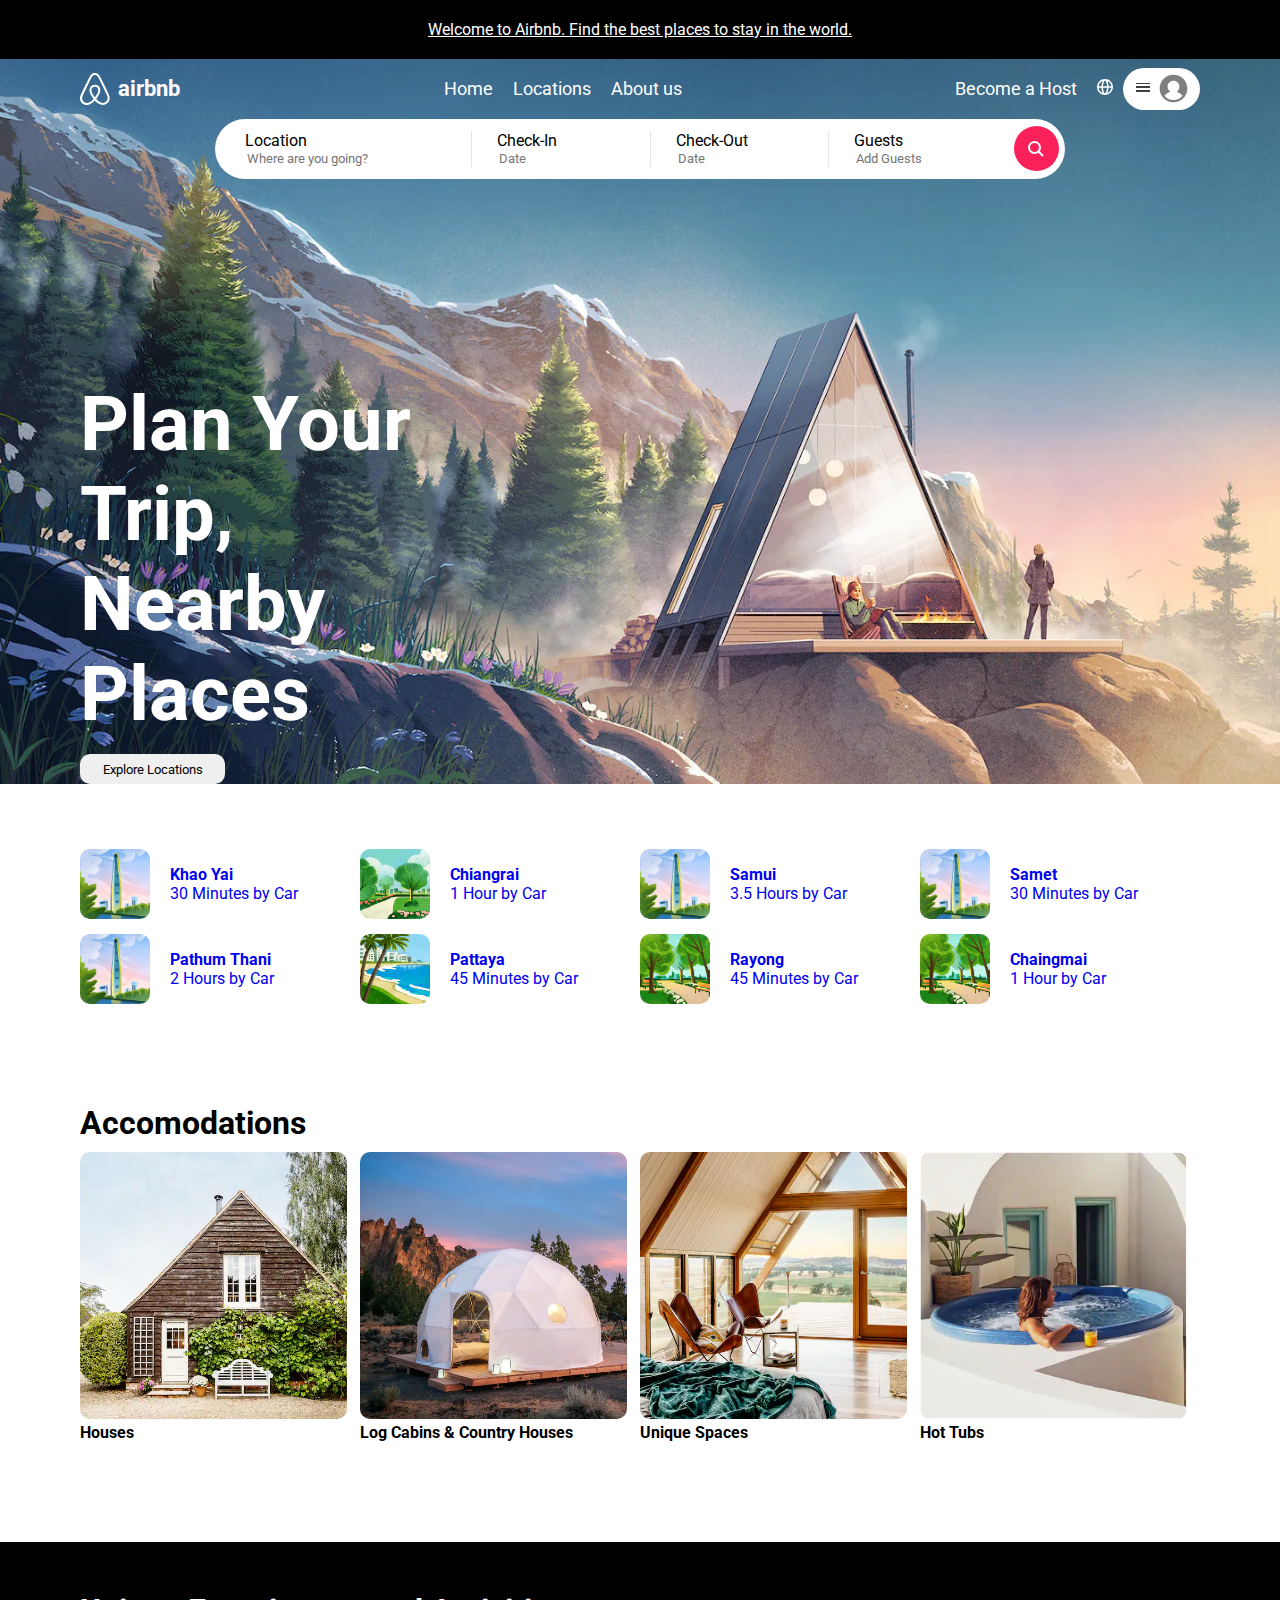
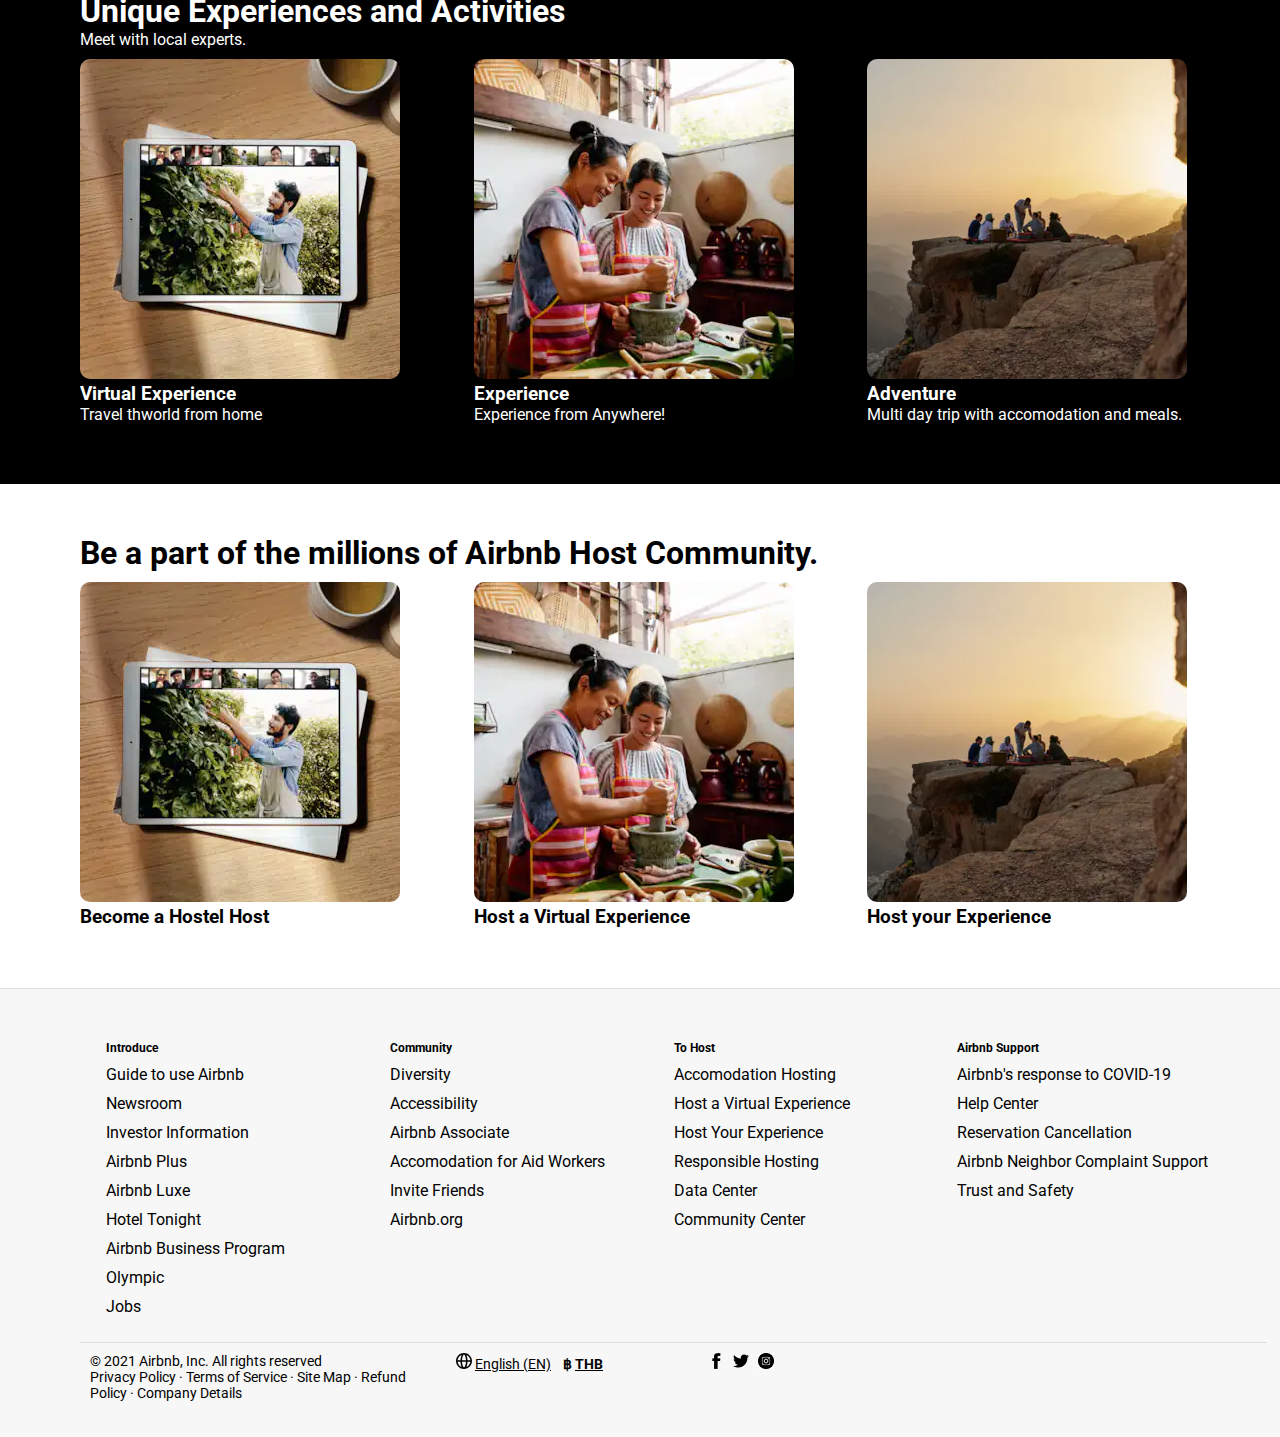
==== index.html @ 69bcb8a8 "2nd portfolio" ====
<!DOCTYPE html>

<head>
    <meta charset="UTF-8" />
    <meta http-equiv="X-UA-Compatible" content="IE=edge" />
    <meta name="viewport" content="width=device-width, initial-scale=1.0" />
    <link rel="stylesheet" href="./portfolio.css" />
    <title>Login page</title>
</head>

<body>
    <div class="container">
        <div class="welcome">
            <a href="#">Welcome to Airbnb. Find the best places to stay in the world.</a>
        </div>
        <header class="section-1">
            <nav class="navbar">
                <div class="Logo">
                    <img src="image/svgexport-1.svg" alt="">
                    <p class="icon">airbnb</p>
                </div>
                <div class="info">
                    <a href="#">Home</a>
                    <a href="#">Locations</a>
                    <a href="#">About us</a>
                </div>
                <div class="become">
                    <a href="#">Become a Host</a>
                    <a href="#"><img src="image/svgexport-2-1.svg" alt="#"></a>
                    <button class="profile">
                        <img src="image/svgexport-3.svg" alt="#">
                        <img src="image/svgexport-4-1.svg" alt="#">
                    </button>
                </div>
            </nav>
            <section class="search-container">
                <div class="search">
                    <div class="crop">
                        <div class="top-search">Location</div>
                        <input type="text" placeholder="Where are you going?">
                    </div>
                </div>
                <div class="search">
                    <div class="crop">
                        <div class="top-search">Check-In</div>
                        <input type="text" placeholder="Date">
                    </div>
                </div>
                <div class="search">
                    <div class="crop">
                        <div class="top-search">Check-Out</div>
                        <input type="text" placeholder="Date">
                    </div>
                </div>
                <div class="search">
                    <div class="crop">
                        <div class="top-search">Guests</div>
                        <input type="number" placeholder="Add Guests">
                    </div>
                </div>
                <div class="search-logo">
                    <img src="image/svgexport-5.svg" alt="">
                </div>
            </section>
            <section class="explore">
                <h1>Plan Your Trip, Nearby Places</h1>
                <button>Explore Locations</button>
            </section>
        </header>
        <Section class="card-container">
            <div class="card">
                <a href="#">
                    <img src="image/Locations-1.png">
                    <div class="card-detail">
                        <p>Khao Yai</p>
                        <p>30 Minutes by Car</p>
                    </div>
                </a>
            </div>
            <div class="card">
                <a href="#">
                    <img src="image/Locations-2.png">
                    <div class="card-detail">
                        <p>Chiangrai</p>
                        <p>1 Hour by Car</p>
                    </div>
                </a>
            </div>
            <div class="card">
                <a href="#">
                    <img src="image/Locations-1.png">
                    <div class="card-detail">
                        <p>Samui</p>
                        <p>3.5 Hours by Car</p>
                    </div>
                </a>
            </div>
            <div class="card">
                <a href="#">
                    <img src="image/Locations-1.png">
                    <div class="card-detail">
                        <p>Samet</p>
                        <p>30 Minutes by Car</p>
                    </div>
                </a>
            </div>
            <div class="card">
                <a href="#">
                    <img src="image/Locations-1.png">
                    <div class="card-detail">
                        <p>Pathum Thani</p>
                        <p>2 Hours by Car</p>
                    </div>
                </a>
            </div>
            <div class="card">
                <a href="#">
                    <img src="image/Location-6.png">
                    <div class="card-detail">
                        <p>Pattaya</p>
                        <p>45 Minutes by Car</p>
                    </div>
                </a>
            </div>
            <div class="card">
                <a href="#">
                    <img src="image/Location-7.png">
                    <div class="card-detail">
                        <p>Rayong</p>
                        <p>45 Minutes by Car</p>
                    </div>
                </a>
            </div>
            <div class="card">
                <a href="#">
                    <img src="image/Location-8.png">
                    <div class="card-detail">
                        <p>Chaingmai</p>
                        <p>1 Hour by Car</p>
                    </div>
                </a>
            </div>
        </Section>
        <Section class="accom-section">
            <h2>Accomodations</h2>
            <div class="accom-container">
                <a href="#">
                    <img src="image/Accomodations - 1.png">
                    <p>Houses</p>
                </a>
                <a href="#">
                    <img src="image/Accomodations-2.png">
                    <p>Log Cabins & Country Houses</p>
                </a>
                <a href="#">
                    <img src="image/Accomodations-3.png">
                    <p>Unique Spaces</p>
                </a>
                <a href="#">
                    <img src="image/Accomodations-4.png">
                    <p>Hot Tubs</p>
                </a>
            </div>
        </Section>
        <Section class="unique-background">
            <div class="unique-section">
                <h2>Unique Experiences and Activities</h2>
                <p>Meet with local experts.</p>
                <div class="unique-container">
                    <a href="#">
                        <img src="image/Virtual Experience.png">
                        <h3>Virtual Experience</h3>
                        <p>Travel thworld from home</p>
                    </a>
                    <a href="#">
                        <img src="image/Experience.png">
                        <h3>Experience</h3>
                        <p>Experience from Anywhere!</p>
                    </a>
                    <a href="#">
                        <img src="image/Adventure.png">
                        <h3>Adventure</h3>
                        <p>Multi day trip with accomodation and meals.</p>
                    </a>
                </div>
            </div>
        </Section>
        <Section class="community-background">
            <div class="unique-section community">
                <h2>Be a part of the millions of Airbnb Host Community.</h2>
                <div class="unique-container community">
                    <a href="#">
                        <img src="image/Virtual Experience.png">
                        <h3>Become a Hostel Host</h3>
                    </a>
                    <a href="#">
                        <img src="image/Experience.png">
                        <h3>Host a Virtual Experience</h3>
                    </a>
                    <a href="#">
                        <img src="image/Adventure.png">
                        <h3>Host your Experience</h3>
                    </a>
                </div>
            </div>
        </Section>
        <footer>
            <div class="containers footer">
                <div class="footer-top">
                    <div class="item">
                        <h4>Introduce</h4>
                        <a href="#">Guide to use Airbnb</a>
                        <a href="#">Newsroom</a>
                        <a href="#">Investor Information</a>
                        <a href="#">Airbnb Plus</a>
                        <a href="#">Airbnb Luxe</a>
                        <a href="#">Hotel Tonight</a>
                        <a href="#">Airbnb Business Program</a>
                        <a href="#">Olympic</a>
                        <a href="#">Jobs</a>
                    </div>
                    <div class="item">
                        <h4>Community</h4>
                        <a href="#">Diversity</a>
                        <a href="#">Accessibility</a>
                        <a href="#">Airbnb Associate</a>
                        <a href="#">Accomodation for Aid Workers</a>
                        <a href="#">Invite Friends</a>
                        <a href="#">Airbnb.org</a>
                    </div>
                    <div class="item">
                        <h4>To Host</h4>
                        <a href="#">Accomodation Hosting</a>
                        <a href="#"></a>Host a Virtual Experience</a>
                        <a href="#"></a>Host Your Experience</a>
                        <a href="#"></a>Responsible Hosting</a>
                        <a href="#"></a>Data Center</a>
                        <a href="#"></a>Community Center</a>
                    </div>
                    <div class="item">
                        <h4>Airbnb Support</h4>
                        <a href="#">Airbnb's response to COVID-19</a>
                        <a href="#"></a>Help Center</a>
                        <a href="#"></a>Reservation Cancellation</a>
                        <a href="#"></a>Airbnb Neighbor Complaint Support</a>
                        <a href="#"></a>Trust and Safety</a>
                    </div>
                </div>
                <div class="footer-bottom">
                    <div class="copy">
                        <div>
                            © 2021 Airbnb, Inc. All rights reserved
                        </div>
                        <div>
                            <a href="#">Privacy Policy</a> ·
                            <a href="#">Terms of Service</a> ·
                            <a href="#">Site Map</a> ·
                            <a href="#">Refund Policy</a> ·
                            <a href="#">Company Details</a>
                        </div>
                    </div>
                    <div class="flex1">
                        <span>
                            <a href="#"><span><img src="image/svgexport-2-black.svg" alt=""> </span><u>English
                                    (EN)</u></b></a>
                            &nbsp;&nbsp;
                            <a href="#"><b>฿ <u>THB</u></b></a>
                        </span>
                    </div>
                    <div class="flex1">
                        <span>
                            <a href="#">
                                <img src="image/FB.png" width="16px">
                            </a>
                            &nbsp;
                            <a href="#">
                                <img src="image/twitter.png" width="16px">
                            </a>
                            &nbsp;
                            <a href="#">
                                <img src="image/images.png" width="16px">
                            </a>
                        </span>
                    </div>
                </div>
            </div>
        </footer>
    </div>
    <!-- test -->
</body>


</html>
---- portfolio.css ----
@import url('https://fonts.googleapis.com/css2?family=Roboto:ital,wght@0,100;0,300;0,400;0,500;0,700;0,900;1,100;1,300;1,400;1,500;1,700;1,900&display=swap');

* {
    box-sizing: border-box;
    font-family: 'Roboto', sans-serif;
}

body {
    margin: 0;
}

.container {
    display: flex;
    flex-direction: column;
}

.welcome {
    background-color: black;
    color: white;
    height: 59px;
    display: flex;
    text-decoration: underline;
}

.welcome > a {
    margin: auto;
    text-align: center;
    color: white;
}

.welcome>a:hover {
    color: white;
}

.section-1 {
    background-image: url(image/BackgroundImage.webp);
    width: 100%;
    height: 725px;
    background-repeat: no-repeat;
    background-size: cover;
    background-position: center;
    display: flex;
    flex-direction: column;
    padding: 0px 80px;

}

nav {
    display: flex;
    justify-content: space-between;
    height: 80px;
}

.Logo, .info, .become {
    display: flex;
    align-items: center;
    flex-wrap: wrap;
}
.Logo {
    flex-wrap: nowrap;
}

a {
    text-decoration: none;
}

.info > a, .become > a {
    color: white;
    font-size: 18px;
    padding: 10px;
}

.become > a > img {
    color: white;
    width: 16px;
}

.Logo > img {
    width: 30px;
    height: 32px;
}

.icon {
    color: white;
    font-weight: bold;
    font-size: 22px;
    margin-left: 8px;
}

.profile {
    background-color: white;
    display: flex;
    align-items: center;
    justify-content: space-between;
    width: 77px;
    height: 42px;
    border-radius: 110px;
    padding: 1px 6px;
    border: none;
}

.profile > img:nth-child(1) {
    width: 16px;
    height: 16px;
    margin-left: 6px;
    align-self: center;
    margin-top: 4px;
}
.profile > img:nth-child(2) {
    height: 29px;
    margin-right: 6px;
    align-self: center;
}

.info > a:hover {
    text-decoration: underline;
    text-underline-offset: 15px;
}

.become>a {
    /* border: 1px solid; */
    border-radius: 110px;
}
.become > a:hover {
    background-color: rgba(255, 255, 255, 0.2);
}

.search-container {
    display: flex;
    background-color: white;
    height: 66px;
    justify-content: space-between;
    align-items: center;
    width: 850px;
    border-radius: 33px;
    padding: 0px 0px 0px 0px;
    align-self: center;

}

.search {
    width: 100px;
    flex-grow: 1;
    padding-left: 25px;
    display: flex;
    align-items: center;
    height: 60px;
    border-radius: 30px;
    /* background-color: red; */
}

.search:hover {
    background-color: rgba(0, 0, 0, 0.1);
    cursor: pointer;
}
.crop {
    display: flex;
    flex-direction: column;
    justify-content: center;
    width: 100%;
    border-right: 1px solid rgba(0, 0, 0, 0.1);
}
.search:nth-child(4) > .crop {
    border: none;
}
.search:nth-child(1) {
    width: 100px;
    flex-grow: 2;
    padding-left: 30px;
}

.crop:nth-child(4) {
    border: none;
}

.crop > input {
    font-size: small;
    border: none;
    background-color: transparent;
    width: 80%;
}

.crop>input:hover {
    cursor: text;
}

.search-logo {
    background-color: #fa215b;
    width: 45px;
    height: 45px;
    display: flex;
    justify-content: center;
    align-items: center;
    border-radius: 100%;
    margin: 6px;
}
.search-logo > img {
    width: 16px;
    height: 16px;
}

.explore > h1 {
    margin: 0px;
}

.explore {
    padding-top: 200px;
    width: 400px;
    color: #FFFFFF;
    font-size: 38px;
    font-weight: bold;
}
.explore > button {
    width: 145px;
    height: 30px;
    padding: 1px 6px;
    border-radius: 10px;
    margin-top: 15px;
    border: none;
}

.card-container,.accom-container, .accom-section, .unique-section, .containers {
    margin: 50px 0px 50px 0px;
    padding: 0 80px;
    display: flex;
    flex-wrap: wrap;
}

.card {
    width: 25%;
    
}

.card > a {
    margin-top: 15px;
    padding-right: 13px;
    display: flex;
    justify-content: flex-start;
    align-items: center;
}

.card > a > img {
    width: 70px;
    height: 70px;
    object-fit: cover;
    border-radius: 10px;
}

.card-detail {
    margin-left: 20px;
}
h3 {
    font-weight: bold;
    padding: 0px;
    margin: 0px;
}
.card-detail > p:nth-child(1), .accom-container > a > p {
    font-weight: bold;
}

.card-detail > p {
    margin: 0px; 
}
.accom-section {
    flex-wrap: nowrap;
    flex-direction: column;
}
.accom-container {
    flex-wrap: nowrap;
    width: 100%;
    padding: 0px;
    margin-top: 10px;
}
h2 {
    font-size: 32px;
    font-weight: bold;
    padding: 0px;
    margin: 0px;
}
.accom-container > a {
    width: 25%;
    padding-right: 13px;
    margin: 0px;
    color: black;
}
.accom-container > a > img, .unique-container>a>img {
    width: 100%;
    border-radius: 10px;
}
.accom-container>a>p {
    margin: 0px;
}
.unique-background {
    background-color: black;
}
.unique-section {
    display: flex;
    flex-direction: column;
    color: white;
    margin: 50px 0px;
}
p {
    margin: 0;
}
.unique-container > a {
    color: white;
    padding-right: 13px;
}
.unique-container {
    display: flex;
    margin: 10px 0;
    justify-content: space-between;
}
.community-vackground {
    background-color: none;
}
.community>a {
    color: black;
}
.community {
    color: black;
}
h4 {
    font-size: 12px;
    font-weight: bold;
    padding: 0px;
    margin: 0px;
}
h5 {
    font-size: 14px;
    padding: 0px;
    margin: 0px;
}

footer {
    background-color: #F7F7F7;
    border-top: 1px solid rgba(0, 0, 0, 0.1);
}
.footer {
    margin: 26px 0px;
    padding-right: 13px;
    width: 100%;
}
.footer-top {
    width: 100%;
    display: flex;
    border-bottom: 1px solid rgba(0, 0, 0, 0.1);
    padding: 26px;
}
.item {
    display: flex;
    flex-direction: column;
    width: 25%;
}
.item > a {
    margin-top: 10px;
    color: black;
}
a:hover {
    cursor: pointer;
}
.footer-bottom {
    margin: 10px;
    font-size: 14px;
    display: flex;
}
.copy {
    width: 50%;
}

.copy > div > a {
    color: black;
}

.footer-bottom a {
    color: black;
}
.footer-bottom img {
    width: 16px;
}
.flex1 {
    width: 25%;
    justify-self: flex-end;
    display: flex;
    justify-content: flex-end;
    align-items: flex-start;
}


@media screen and (max-width: 1010px) {
    .search-container {
            align-self: flex-start;
        }
}
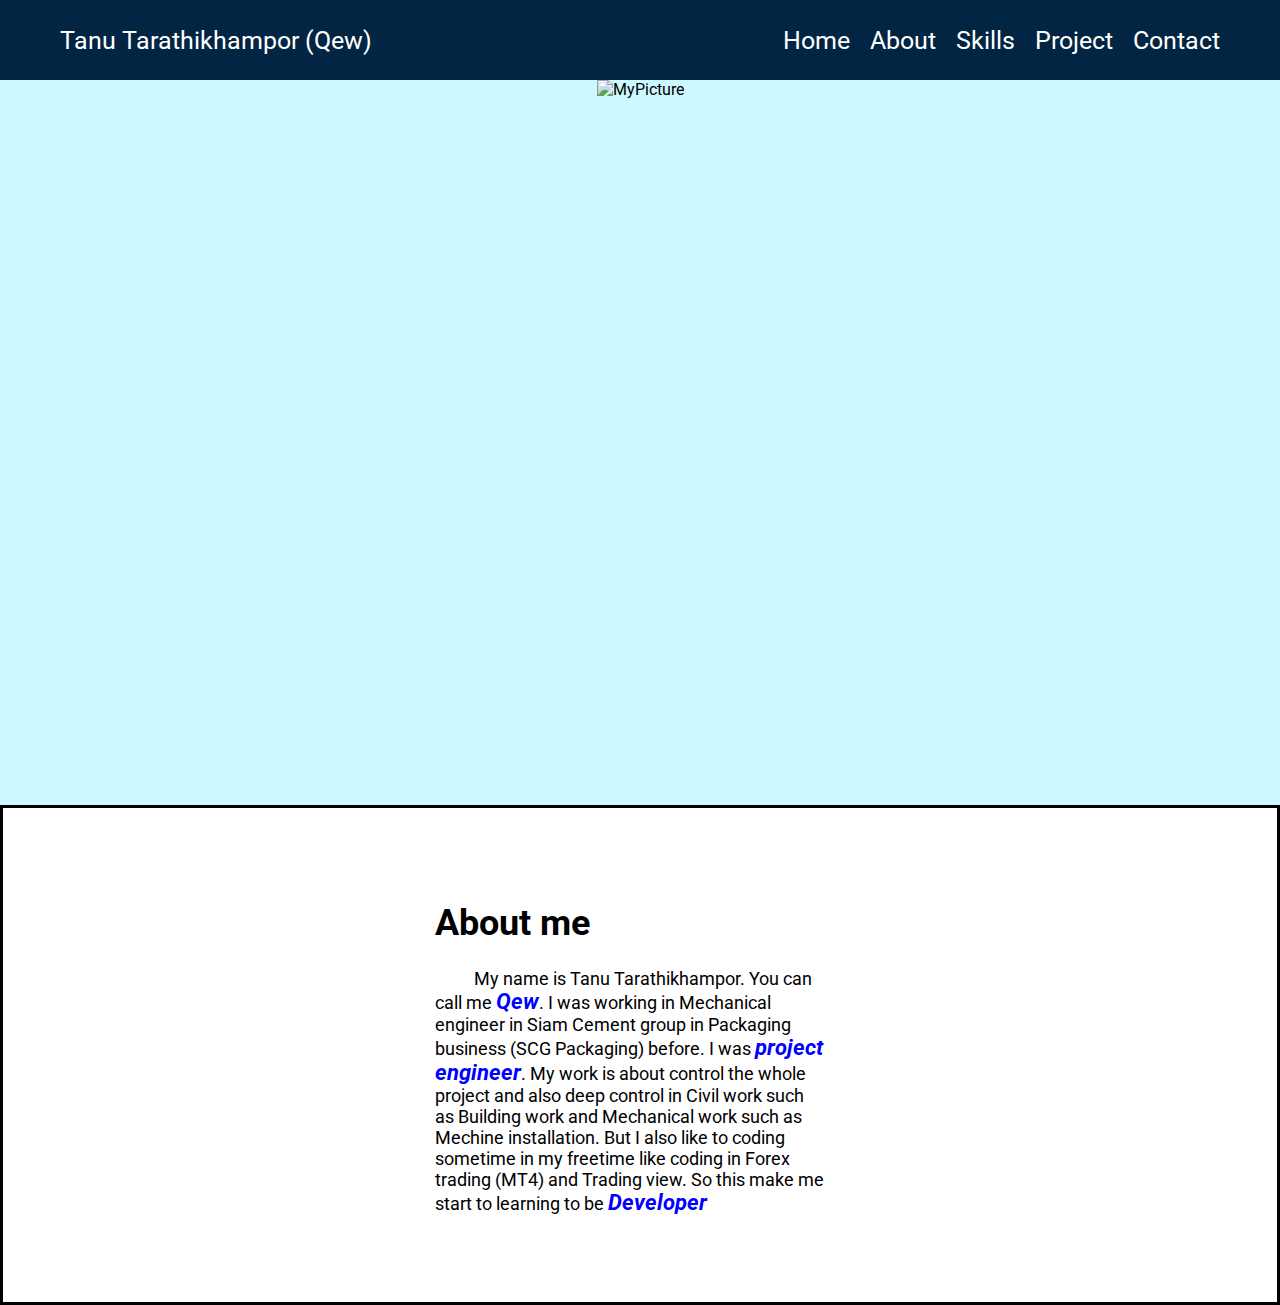
==== commit acc0349c: "Update 26 Sep 23" ====
--- a/index.html
+++ b/index.html
@@ -5,288 +5,46 @@
     <meta http-equiv="X-UA-Compatible" content="IE=edge" />
     <meta name="viewport" content="width=device-width, initial-scale=1.0" />
     <link rel="stylesheet" href="./portfolio.css" />
-    <title>Login page</title>
+    <title>portfolio</title>
 </head>
 
 <body>
     <div class="container">
-        <div class="welcome">
-            <a href="#">Welcome to Airbnb. Find the best places to stay in the world.</a>
-        </div>
-        <header class="section-1">
-            <nav class="navbar">
-                <div class="Logo">
-                    <img src="image/svgexport-1.svg" alt="">
-                    <p class="icon">airbnb</p>
-                </div>
-                <div class="info">
-                    <a href="#">Home</a>
-                    <a href="#">Locations</a>
-                    <a href="#">About us</a>
-                </div>
-                <div class="become">
-                    <a href="#">Become a Host</a>
-                    <a href="#"><img src="image/svgexport-2-1.svg" alt="#"></a>
-                    <button class="profile">
-                        <img src="image/svgexport-3.svg" alt="#">
-                        <img src="image/svgexport-4-1.svg" alt="#">
-                    </button>
-                </div>
-            </nav>
-            <section class="search-container">
-                <div class="search">
-                    <div class="crop">
-                        <div class="top-search">Location</div>
-                        <input type="text" placeholder="Where are you going?">
-                    </div>
-                </div>
-                <div class="search">
-                    <div class="crop">
-                        <div class="top-search">Check-In</div>
-                        <input type="text" placeholder="Date">
-                    </div>
-                </div>
-                <div class="search">
-                    <div class="crop">
-                        <div class="top-search">Check-Out</div>
-                        <input type="text" placeholder="Date">
-                    </div>
-                </div>
-                <div class="search">
-                    <div class="crop">
-                        <div class="top-search">Guests</div>
-                        <input type="number" placeholder="Add Guests">
-                    </div>
-                </div>
-                <div class="search-logo">
-                    <img src="image/svgexport-5.svg" alt="">
-                </div>
-            </section>
-            <section class="explore">
-                <h1>Plan Your Trip, Nearby Places</h1>
-                <button>Explore Locations</button>
-            </section>
+        <nav class="navbar">
+            <div class="Logo">
+                <a class="icon">Tanu Tarathikhampor (Qew)</a>
+            </div>
+            <div class="info">
+                <a href="#Home">Home</a>
+                <a href="#AboutMe">About</a>
+                <a href="#">Skills</a>
+                <a href="#">Project</a>
+                <a href="#">Contact</a>
+            </div>
+        </nav>
+        <header class="section-1" id="Home">
+            <div class="imageProfile">
+                <img src="image/Qew profile.svg" alt="MyPicture" srcset="">
+            </div>
         </header>
-        <Section class="card-container">
-            <div class="card">
-                <a href="#">
-                    <img src="image/Locations-1.png">
-                    <div class="card-detail">
-                        <p>Khao Yai</p>
-                        <p>30 Minutes by Car</p>
-                    </div>
-                </a>
+        <section id="AboutMe">
+            <div class="aboutLeft">
+
             </div>
-            <div class="card">
-                <a href="#">
-                    <img src="image/Locations-2.png">
-                    <div class="card-detail">
-                        <p>Chiangrai</p>
-                        <p>1 Hour by Car</p>
-                    </div>
-                </a>
-            </div>
-            <div class="card">
-                <a href="#">
-                    <img src="image/Locations-1.png">
-                    <div class="card-detail">
-                        <p>Samui</p>
-                        <p>3.5 Hours by Car</p>
-                    </div>
-                </a>
-            </div>
-            <div class="card">
-                <a href="#">
-                    <img src="image/Locations-1.png">
-                    <div class="card-detail">
-                        <p>Samet</p>
-                        <p>30 Minutes by Car</p>
-                    </div>
-                </a>
-            </div>
-            <div class="card">
-                <a href="#">
-                    <img src="image/Locations-1.png">
-                    <div class="card-detail">
-                        <p>Pathum Thani</p>
-                        <p>2 Hours by Car</p>
-                    </div>
-                </a>
-            </div>
-            <div class="card">
-                <a href="#">
-                    <img src="image/Location-6.png">
-                    <div class="card-detail">
-                        <p>Pattaya</p>
-                        <p>45 Minutes by Car</p>
-                    </div>
-                </a>
-            </div>
-            <div class="card">
-                <a href="#">
-                    <img src="image/Location-7.png">
-                    <div class="card-detail">
-                        <p>Rayong</p>
-                        <p>45 Minutes by Car</p>
-                    </div>
-                </a>
-            </div>
-            <div class="card">
-                <a href="#">
-                    <img src="image/Location-8.png">
-                    <div class="card-detail">
-                        <p>Chaingmai</p>
-                        <p>1 Hour by Car</p>
-                    </div>
-                </a>
-            </div>
-        </Section>
-        <Section class="accom-section">
-            <h2>Accomodations</h2>
-            <div class="accom-container">
-                <a href="#">
-                    <img src="image/Accomodations - 1.png">
-                    <p>Houses</p>
-                </a>
-                <a href="#">
-                    <img src="image/Accomodations-2.png">
-                    <p>Log Cabins & Country Houses</p>
-                </a>
-                <a href="#">
-                    <img src="image/Accomodations-3.png">
-                    <p>Unique Spaces</p>
-                </a>
-                <a href="#">
-                    <img src="image/Accomodations-4.png">
-                    <p>Hot Tubs</p>
-                </a>
-            </div>
-        </Section>
-        <Section class="unique-background">
-            <div class="unique-section">
-                <h2>Unique Experiences and Activities</h2>
-                <p>Meet with local experts.</p>
-                <div class="unique-container">
-                    <a href="#">
-                        <img src="image/Virtual Experience.png">
-                        <h3>Virtual Experience</h3>
-                        <p>Travel thworld from home</p>
-                    </a>
-                    <a href="#">
-                        <img src="image/Experience.png">
-                        <h3>Experience</h3>
-                        <p>Experience from Anywhere!</p>
-                    </a>
-                    <a href="#">
-                        <img src="image/Adventure.png">
-                        <h3>Adventure</h3>
-                        <p>Multi day trip with accomodation and meals.</p>
-                    </a>
+            <div class="aboutRight">
+                <div class="detailbox">
+                    <h1>About me</h1>
+                    <p>My name is Tanu Tarathikhampor. You can call me <span>Qew</span>. I was working in Mechanical
+                        engineer in Siam Cement group in Packaging business (SCG Packaging) before. I was <span>project
+                            engineer</span>. My work is about control the whole project and also deep control in Civil
+                        work such as Building work and Mechanical work such as Mechine installation. But I also like to
+                        coding sometime in my freetime like coding in Forex trading (MT4) and Trading view. So this make
+                        me start to learning to be <span>Developer</span></p>
                 </div>
             </div>
-        </Section>
-        <Section class="community-background">
-            <div class="unique-section community">
-                <h2>Be a part of the millions of Airbnb Host Community.</h2>
-                <div class="unique-container community">
-                    <a href="#">
-                        <img src="image/Virtual Experience.png">
-                        <h3>Become a Hostel Host</h3>
-                    </a>
-                    <a href="#">
-                        <img src="image/Experience.png">
-                        <h3>Host a Virtual Experience</h3>
-                    </a>
-                    <a href="#">
-                        <img src="image/Adventure.png">
-                        <h3>Host your Experience</h3>
-                    </a>
-                </div>
-            </div>
-        </Section>
-        <footer>
-            <div class="containers footer">
-                <div class="footer-top">
-                    <div class="item">
-                        <h4>Introduce</h4>
-                        <a href="#">Guide to use Airbnb</a>
-                        <a href="#">Newsroom</a>
-                        <a href="#">Investor Information</a>
-                        <a href="#">Airbnb Plus</a>
-                        <a href="#">Airbnb Luxe</a>
-                        <a href="#">Hotel Tonight</a>
-                        <a href="#">Airbnb Business Program</a>
-                        <a href="#">Olympic</a>
-                        <a href="#">Jobs</a>
-                    </div>
-                    <div class="item">
-                        <h4>Community</h4>
-                        <a href="#">Diversity</a>
-                        <a href="#">Accessibility</a>
-                        <a href="#">Airbnb Associate</a>
-                        <a href="#">Accomodation for Aid Workers</a>
-                        <a href="#">Invite Friends</a>
-                        <a href="#">Airbnb.org</a>
-                    </div>
-                    <div class="item">
-                        <h4>To Host</h4>
-                        <a href="#">Accomodation Hosting</a>
-                        <a href="#"></a>Host a Virtual Experience</a>
-                        <a href="#"></a>Host Your Experience</a>
-                        <a href="#"></a>Responsible Hosting</a>
-                        <a href="#"></a>Data Center</a>
-                        <a href="#"></a>Community Center</a>
-                    </div>
-                    <div class="item">
-                        <h4>Airbnb Support</h4>
-                        <a href="#">Airbnb's response to COVID-19</a>
-                        <a href="#"></a>Help Center</a>
-                        <a href="#"></a>Reservation Cancellation</a>
-                        <a href="#"></a>Airbnb Neighbor Complaint Support</a>
-                        <a href="#"></a>Trust and Safety</a>
-                    </div>
-                </div>
-                <div class="footer-bottom">
-                    <div class="copy">
-                        <div>
-                            © 2021 Airbnb, Inc. All rights reserved
-                        </div>
-                        <div>
-                            <a href="#">Privacy Policy</a> ·
-                            <a href="#">Terms of Service</a> ·
-                            <a href="#">Site Map</a> ·
-                            <a href="#">Refund Policy</a> ·
-                            <a href="#">Company Details</a>
-                        </div>
-                    </div>
-                    <div class="flex1">
-                        <span>
-                            <a href="#"><span><img src="image/svgexport-2-black.svg" alt=""> </span><u>English
-                                    (EN)</u></b></a>
-                            &nbsp;&nbsp;
-                            <a href="#"><b>฿ <u>THB</u></b></a>
-                        </span>
-                    </div>
-                    <div class="flex1">
-                        <span>
-                            <a href="#">
-                                <img src="image/FB.png" width="16px">
-                            </a>
-                            &nbsp;
-                            <a href="#">
-                                <img src="image/twitter.png" width="16px">
-                            </a>
-                            &nbsp;
-                            <a href="#">
-                                <img src="image/images.png" width="16px">
-                            </a>
-                        </span>
-                    </div>
-                </div>
-            </div>
-        </footer>
+
+        </section>
     </div>
-    <!-- test -->
 </body>
 
 
--- a/portfolio.css
+++ b/portfolio.css
@@ -13,382 +13,95 @@
     display: flex;
     flex-direction: column;
 }
-
-.welcome {
-    background-color: black;
-    color: white;
-    height: 59px;
-    display: flex;
-    text-decoration: underline;
-}
-
-.welcome > a {
-    margin: auto;
-    text-align: center;
-    color: white;
-}
-
-.welcome>a:hover {
-    color: white;
-}
-
-.section-1 {
-    background-image: url(image/BackgroundImage.webp);
-    width: 100%;
-    height: 725px;
-    background-repeat: no-repeat;
-    background-size: cover;
-    background-position: center;
-    display: flex;
-    flex-direction: column;
-    padding: 0px 80px;
-
-}
-
 nav {
+    position: fixed;
     display: flex;
     justify-content: space-between;
+    top: 0;
+    left: 0;
+    right: 0;
     height: 80px;
+    background-color: rgb(1, 37, 66);
 }
-
-.Logo, .info, .become {
+.Logo, .info {
     display: flex;
     align-items: center;
     flex-wrap: wrap;
 }
+.info {
+    margin-right: 50px;
+}
 .Logo {
     flex-wrap: nowrap;
+    margin-left: 50px;
+}
+
+
+.section-1 {
+    background-color: rgba(0, 225, 255, 0.2);
+    width: 100%;
+    height: 725px;
+    display: flex;
+    flex-direction: column;
+    margin-top: 80px;
 }
 
 a {
     text-decoration: none;
 }
 
-.info > a, .become > a {
+.navbar a {
     color: white;
-    font-size: 18px;
+    font-size: 25px;
     padding: 10px;
 }
 
-.become > a > img {
-    color: white;
-    width: 16px;
+.imageProfile {
+    height: 100%;
+    display: flex;
+    justify-content: center;
+}
+.imageProfile > img {
+    height: 100%;
+    /* border: solid black; */
 }
 
-.Logo > img {
-    width: 30px;
-    height: 32px;
-}
-
-.icon {
-    color: white;
-    font-weight: bold;
-    font-size: 22px;
-    margin-left: 8px;
-}
-
-.profile {
-    background-color: white;
+#AboutMe {
+    width: 100%;
+    height: 500px;
+    border: solid black;
+    padding: 50px;
     display: flex;
-    align-items: center;
-    justify-content: space-between;
-    width: 77px;
-    height: 42px;
-    border-radius: 110px;
-    padding: 1px 6px;
-    border: none;
-}
-
-.profile > img:nth-child(1) {
-    width: 16px;
-    height: 16px;
-    margin-left: 6px;
-    align-self: center;
-    margin-top: 4px;
-}
-.profile > img:nth-child(2) {
-    height: 29px;
-    margin-right: 6px;
-    align-self: center;
-}
-
-.info > a:hover {
-    text-decoration: underline;
-    text-underline-offset: 15px;
-}
-
-.become>a {
-    /* border: 1px solid; */
-    border-radius: 110px;
-}
-.become > a:hover {
-    background-color: rgba(255, 255, 255, 0.2);
-}
-
-.search-container {
-    display: flex;
-    background-color: white;
-    height: 66px;
-    justify-content: space-between;
-    align-items: center;
-    width: 850px;
-    border-radius: 33px;
-    padding: 0px 0px 0px 0px;
-    align-self: center;
-
-}
-
-.search {
-    width: 100px;
-    flex-grow: 1;
-    padding-left: 25px;
-    display: flex;
-    align-items: center;
-    height: 60px;
-    border-radius: 30px;
-    /* background-color: red; */
-}
-
-.search:hover {
-    background-color: rgba(0, 0, 0, 0.1);
-    cursor: pointer;
-}
-.crop {
-    display: flex;
-    flex-direction: column;
-    justify-content: center;
-    width: 100%;
-    border-right: 1px solid rgba(0, 0, 0, 0.1);
-}
-.search:nth-child(4) > .crop {
-    border: none;
-}
-.search:nth-child(1) {
-    width: 100px;
-    flex-grow: 2;
-    padding-left: 30px;
-}
-
-.crop:nth-child(4) {
-    border: none;
-}
-
-.crop > input {
-    font-size: small;
-    border: none;
-    background-color: transparent;
-    width: 80%;
-}
-
-.crop>input:hover {
-    cursor: text;
-}
-
-.search-logo {
-    background-color: #fa215b;
-    width: 45px;
-    height: 45px;
-    display: flex;
-    justify-content: center;
-    align-items: center;
-    border-radius: 100%;
-    margin: 6px;
-}
-.search-logo > img {
-    width: 16px;
-    height: 16px;
-}
-
-.explore > h1 {
-    margin: 0px;
-}
-
-.explore {
-    padding-top: 200px;
-    width: 400px;
-    color: #FFFFFF;
-    font-size: 38px;
-    font-weight: bold;
-}
-.explore > button {
-    width: 145px;
-    height: 30px;
-    padding: 1px 6px;
-    border-radius: 10px;
-    margin-top: 15px;
-    border: none;
-}
-
-.card-container,.accom-container, .accom-section, .unique-section, .containers {
-    margin: 50px 0px 50px 0px;
-    padding: 0 80px;
-    display: flex;
-    flex-wrap: wrap;
-}
-
-.card {
-    width: 25%;
+    flex-wrap: nowrap;
     
 }
 
-.card > a {
-    margin-top: 15px;
-    padding-right: 13px;
-    display: flex;
-    justify-content: flex-start;
-    align-items: center;
+.aboutLeft  {
+    flex-basis: 1;
+    width: 30%;
+    /* background-color: red; */
+}
+.aboutRight {
+    width: 70%;
+    flex-basis: 2;
+    /* background-color: red; */
+    padding: 20px;
 }
 
-.card > a > img {
-    width: 70px;
-    height: 70px;
-    object-fit: cover;
-    border-radius: 10px;
+.detailbox {
+    width: 50%;
+    margin: 10px;
+    font-size: 18px;
+    
+    
+}
+.detailbox p {
+    text-indent: 10%;
 }
 
-.card-detail {
-    margin-left: 20px;
-}
-h3 {
+.detailbox span {
+    font-size: 22px;
     font-weight: bold;
-    padding: 0px;
-    margin: 0px;
-}
-.card-detail > p:nth-child(1), .accom-container > a > p {
-    font-weight: bold;
-}
-
-.card-detail > p {
-    margin: 0px; 
-}
-.accom-section {
-    flex-wrap: nowrap;
-    flex-direction: column;
-}
-.accom-container {
-    flex-wrap: nowrap;
-    width: 100%;
-    padding: 0px;
-    margin-top: 10px;
-}
-h2 {
-    font-size: 32px;
-    font-weight: bold;
-    padding: 0px;
-    margin: 0px;
-}
-.accom-container > a {
-    width: 25%;
-    padding-right: 13px;
-    margin: 0px;
-    color: black;
-}
-.accom-container > a > img, .unique-container>a>img {
-    width: 100%;
-    border-radius: 10px;
-}
-.accom-container>a>p {
-    margin: 0px;
-}
-.unique-background {
-    background-color: black;
-}
-.unique-section {
-    display: flex;
-    flex-direction: column;
-    color: white;
-    margin: 50px 0px;
-}
-p {
-    margin: 0;
-}
-.unique-container > a {
-    color: white;
-    padding-right: 13px;
-}
-.unique-container {
-    display: flex;
-    margin: 10px 0;
-    justify-content: space-between;
-}
-.community-vackground {
-    background-color: none;
-}
-.community>a {
-    color: black;
-}
-.community {
-    color: black;
-}
-h4 {
-    font-size: 12px;
-    font-weight: bold;
-    padding: 0px;
-    margin: 0px;
-}
-h5 {
-    font-size: 14px;
-    padding: 0px;
-    margin: 0px;
-}
-
-footer {
-    background-color: #F7F7F7;
-    border-top: 1px solid rgba(0, 0, 0, 0.1);
-}
-.footer {
-    margin: 26px 0px;
-    padding-right: 13px;
-    width: 100%;
-}
-.footer-top {
-    width: 100%;
-    display: flex;
-    border-bottom: 1px solid rgba(0, 0, 0, 0.1);
-    padding: 26px;
-}
-.item {
-    display: flex;
-    flex-direction: column;
-    width: 25%;
-}
-.item > a {
-    margin-top: 10px;
-    color: black;
-}
-a:hover {
-    cursor: pointer;
-}
-.footer-bottom {
-    margin: 10px;
-    font-size: 14px;
-    display: flex;
-}
-.copy {
-    width: 50%;
-}
-
-.copy > div > a {
-    color: black;
-}
-
-.footer-bottom a {
-    color: black;
-}
-.footer-bottom img {
-    width: 16px;
-}
-.flex1 {
-    width: 25%;
-    justify-self: flex-end;
-    display: flex;
-    justify-content: flex-end;
-    align-items: flex-start;
-}
-
-
-@media screen and (max-width: 1010px) {
-    .search-container {
-            align-self: flex-start;
-        }
+    color: blue;
+    font-style: italic;
 }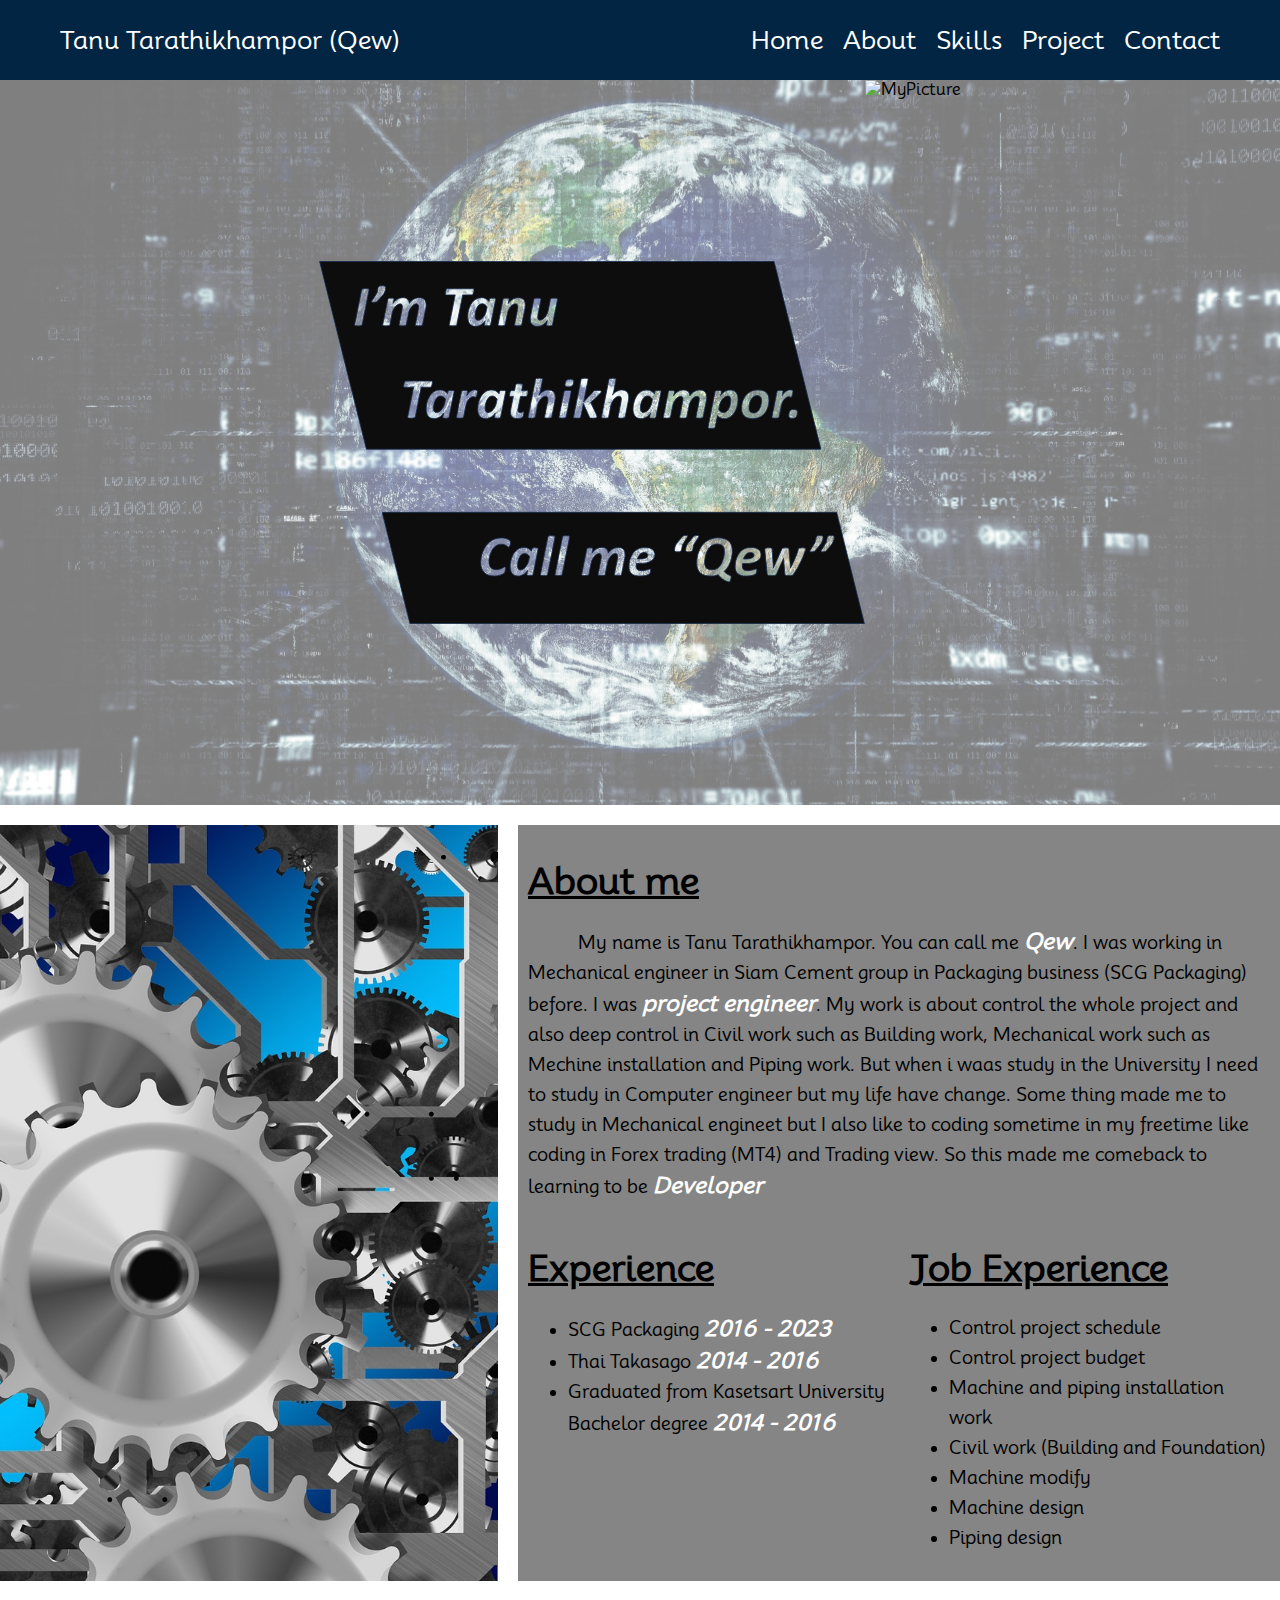
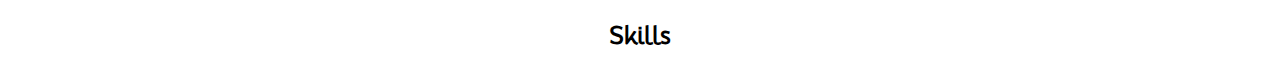
==== commit 009cb431: "Update about me" ====
--- a/index.html
+++ b/index.html
@@ -9,7 +9,7 @@
 </head>
 
 <body>
-    <div class="container">
+    <div class="container" id="Home">
         <nav class="navbar">
             <div class="Logo">
                 <a class="icon">Tanu Tarathikhampor (Qew)</a>
@@ -17,31 +17,65 @@
             <div class="info">
                 <a href="#Home">Home</a>
                 <a href="#AboutMe">About</a>
-                <a href="#">Skills</a>
+                <a href="#skills">Skills</a>
                 <a href="#">Project</a>
                 <a href="#">Contact</a>
             </div>
         </nav>
-        <header class="section-1" id="Home">
+        <header class="section-1">
+
             <div class="imageProfile">
-                <img src="image/Qew profile.svg" alt="MyPicture" srcset="">
+                <img src="image/Picture4.svg" alt="MyPicture" class="Qewname">
+                <img src="image/Qew profile.svg" alt="MyPicture" class="Qewpic">
             </div>
         </header>
         <section id="AboutMe">
-            <div class="aboutLeft">
-
-            </div>
-            <div class="aboutRight">
+            <div class="aboutLeft row">
                 <div class="detailbox">
-                    <h1>About me</h1>
-                    <p>My name is Tanu Tarathikhampor. You can call me <span>Qew</span>. I was working in Mechanical
-                        engineer in Siam Cement group in Packaging business (SCG Packaging) before. I was <span>project
-                            engineer</span>. My work is about control the whole project and also deep control in Civil
-                        work such as Building work and Mechanical work such as Mechine installation. But I also like to
-                        coding sometime in my freetime like coding in Forex trading (MT4) and Trading view. So this make
-                        me start to learning to be <span>Developer</span></p>
+                    <!-- <img src="image/Gear.jpg" class="image"> -->
                 </div>
             </div>
+            <div class="aboutRight column">
+                <div class="row">
+                    <div class="detailbox">
+                        <h1>About me</h1>
+                        <p>My name is Tanu Tarathikhampor. You can call me <span>Qew</span>. I was working in Mechanical
+                            engineer in Siam Cement group in Packaging business (SCG Packaging) before. I was
+                            <span>project engineer</span>. My work is about control the whole project and also deep
+                            control in Civil work such as Building work, Mechanical work such as Mechine installation
+                            and Piping work. But when i waas study in the University I need to study in Computer
+                            engineer but my life have change. Some thing made me to study in Mechanical engineet but I
+                            also like to coding sometime in my freetime like coding in Forex trading (MT4) and Trading
+                            view. So this made me comeback to learning to be <span>Developer</span>
+                        </p>
+                    </div>
+                </div>
+                <div class="row">
+                    <div class="detailbox">
+                        <h1>Experience</h1>
+                        <ul>
+                            <li>SCG Packaging <span>2016 - 2023</span></li>
+                            <li>Thai Takasago <span>2014 - 2016</span></li>
+                            <li>Graduated from Kasetsart University <br>Bachelor degree <span>2014 - 2016</span></li>
+                        </ul>
+                    </div>
+                    <div class="detailbox">
+                        <h1>Job Experience</h1>
+                        <ul>
+                            <li>Control project schedule</li>
+                            <li>Control project budget</li>
+                            <li>Machine and piping installation work</li>
+                            <li>Civil work (Building and Foundation)</li>
+                            <li>Machine modify</li>
+                            <li>Machine design</li>
+                            <li>Piping design</li>
+                        </ul>
+                    </div>
+                </div>
+            </div>
+        </section>
+        <section id="skills" class="column center">
+            <h2>Skills</h2>
 
         </section>
     </div>
--- a/portfolio.css
+++ b/portfolio.css
@@ -1,18 +1,38 @@
 @import url('https://fonts.googleapis.com/css2?family=Roboto:ital,wght@0,100;0,300;0,400;0,500;0,700;0,900;1,100;1,300;1,400;1,500;1,700;1,900&display=swap');
+@import url('https://fonts.googleapis.com/css2?family=Mooli&display=swap');
 
 * {
     box-sizing: border-box;
-    font-family: 'Roboto', sans-serif;
+    font-family: 'Mooli','Roboto',sans-serif;
 }
 
 body {
     margin: 0;
+    display: flex;
+    justify-content: center;
 }
 
 .container {
     display: flex;
     flex-direction: column;
+    width: 1440px;
 }
+.row {
+    display: flex;
+}
+.center {
+    justify-content: center;
+    align-items: center;
+}
+.column {
+    display: flex;
+    flex-direction: column;
+    /* margin: 0;
+    padding: 0;
+    justify-content: center;
+    align-items: center; */
+}
+
 nav {
     position: fixed;
     display: flex;
@@ -22,6 +42,7 @@
     right: 0;
     height: 80px;
     background-color: rgb(1, 37, 66);
+    width: 100%;
 }
 .Logo, .info {
     display: flex;
@@ -38,7 +59,11 @@
 
 
 .section-1 {
-    background-color: rgba(0, 225, 255, 0.2);
+    background-image: url('image/Digital31.svg');
+    background-repeat: no-repeat;
+    background-size: cover;
+    background-position: center;
+    /* background-color: rgba(w, 0, 0, 0.61); */
     width: 100%;
     height: 725px;
     display: flex;
@@ -60,48 +85,93 @@
     height: 100%;
     display: flex;
     justify-content: center;
+    align-items: center;
 }
-.imageProfile > img {
+.Qewpic {
     height: 100%;
+    /* border: solid black; */
+}
+.Qewname {
+    height: 50%;
+    /* opacity: 70%; */
     /* border: solid black; */
 }
 
 #AboutMe {
     width: 100%;
-    height: 500px;
-    border: solid black;
-    padding: 50px;
+    /* height: 500px; */
+    /* border: solid black; */
+    padding: 0px 0px;
     display: flex;
     flex-wrap: nowrap;
-    
 }
 
 .aboutLeft  {
-    flex-basis: 1;
-    width: 30%;
+    flex: 1;
+    /* padding: 10px; */
+    margin: 50px opx;
+    /* width: 30%; */
+    /* background-color: red; */
+    
     /* background-color: red; */
 }
+.aboutLeft > .detailbox {
+    background-image: url(image/Gear.jpg);
+    background-repeat: no-repeat;
+    background-size: cover;
+    background-position: center;
+    margin: 20px 10px 20px 0px;
+}
+/* .image {
+    width: 100%;
+} */
 .aboutRight {
-    width: 70%;
-    flex-basis: 2;
-    /* background-color: red; */
-    padding: 20px;
+    /* width: 70%; */
+    flex: 1.5;
+    background-color: gba(128, 128, 128, 0.281);
+    /* padding: 10px; */
+    margin: 20px 0px 20px 10px;
+    color: black;
+    background-color: rgba(3, 3, 3, 0.281);
+    
+}
+.aboutRight > .row {
+    display: flex;
+    justify-content: space-between;
+    background-color: rgba(3, 3, 3, 0.281);
+}
+/* .detailbox:nth-child(1) {
+} */
+.detailbox {
+    /* width: 50%; */
+    margin: 10px;
+    font-size: 18px;
+    flex: 1;
+}
+.detailbox p {
+    text-indent: 50px;
+    /* letter-spacing: 0.1rem; */
+    margin: 0;
+    padding: 0;
+    line-height: 30px;
 }
 
-.detailbox {
-    width: 50%;
-    margin: 10px;
-    font-size: 18px;
-    
-    
-}
-.detailbox p {
-    text-indent: 10%;
+.detailbox h1 {
+    font-weight: bold;
+    text-decoration: underline;
 }
 
 .detailbox span {
     font-size: 22px;
     font-weight: bold;
-    color: blue;
+    color: white;
     font-style: italic;
-}+}
+.detailbox .newLine {
+    margin: 10px;
+    font-size: 18px;
+    color: black;
+}
+li {
+    line-height: 30px;
+}
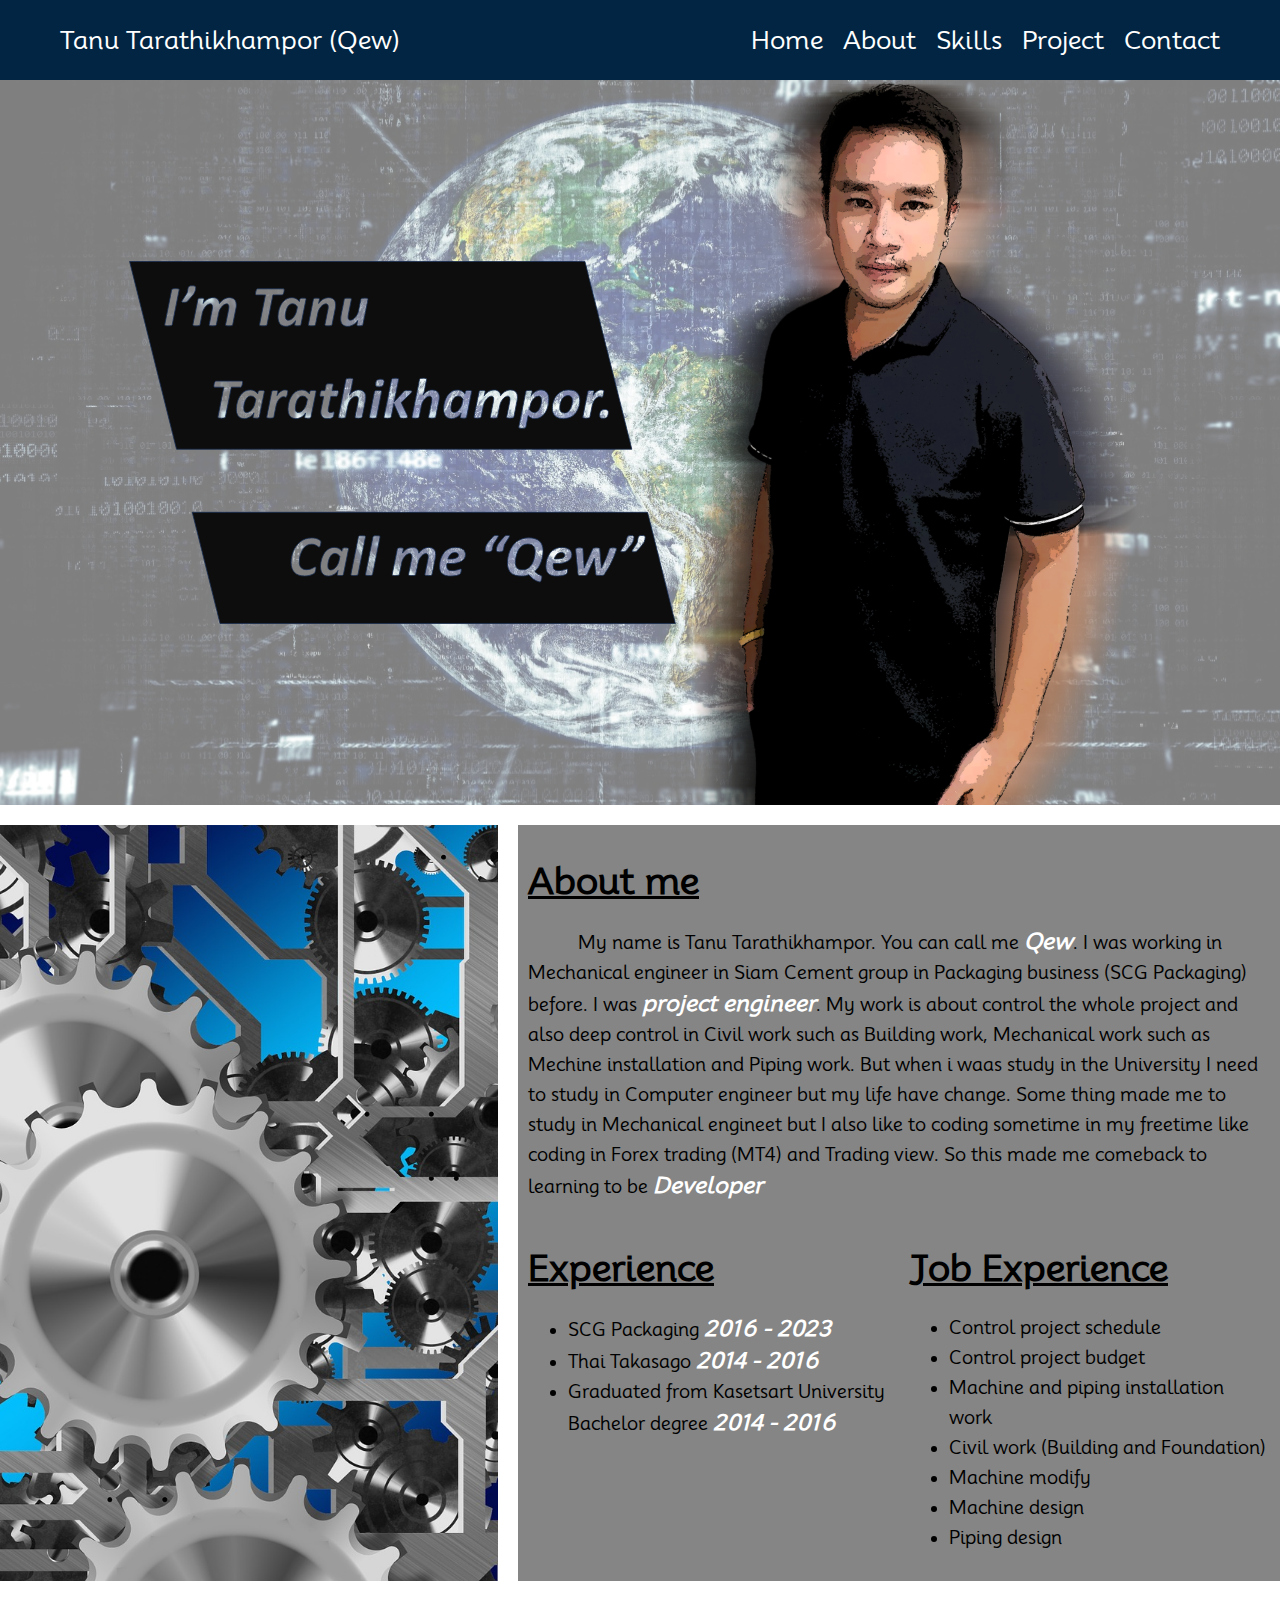
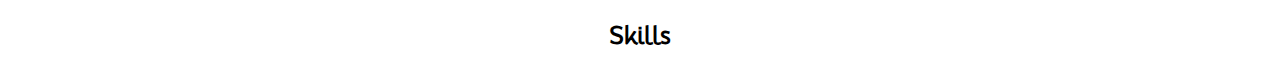
==== commit 865dcb90: "no message" ====
--- a/index.html
+++ b/index.html
@@ -26,7 +26,7 @@
 
             <div class="imageProfile">
                 <img src="image/Picture4.svg" alt="MyPicture" class="Qewname">
-                <img src="image/Qew profile.svg" alt="MyPicture" class="Qewpic">
+                <img src="image/Qewprofile.svg" alt="MyPicture" class="Qewpic">
             </div>
         </header>
         <section id="AboutMe">
